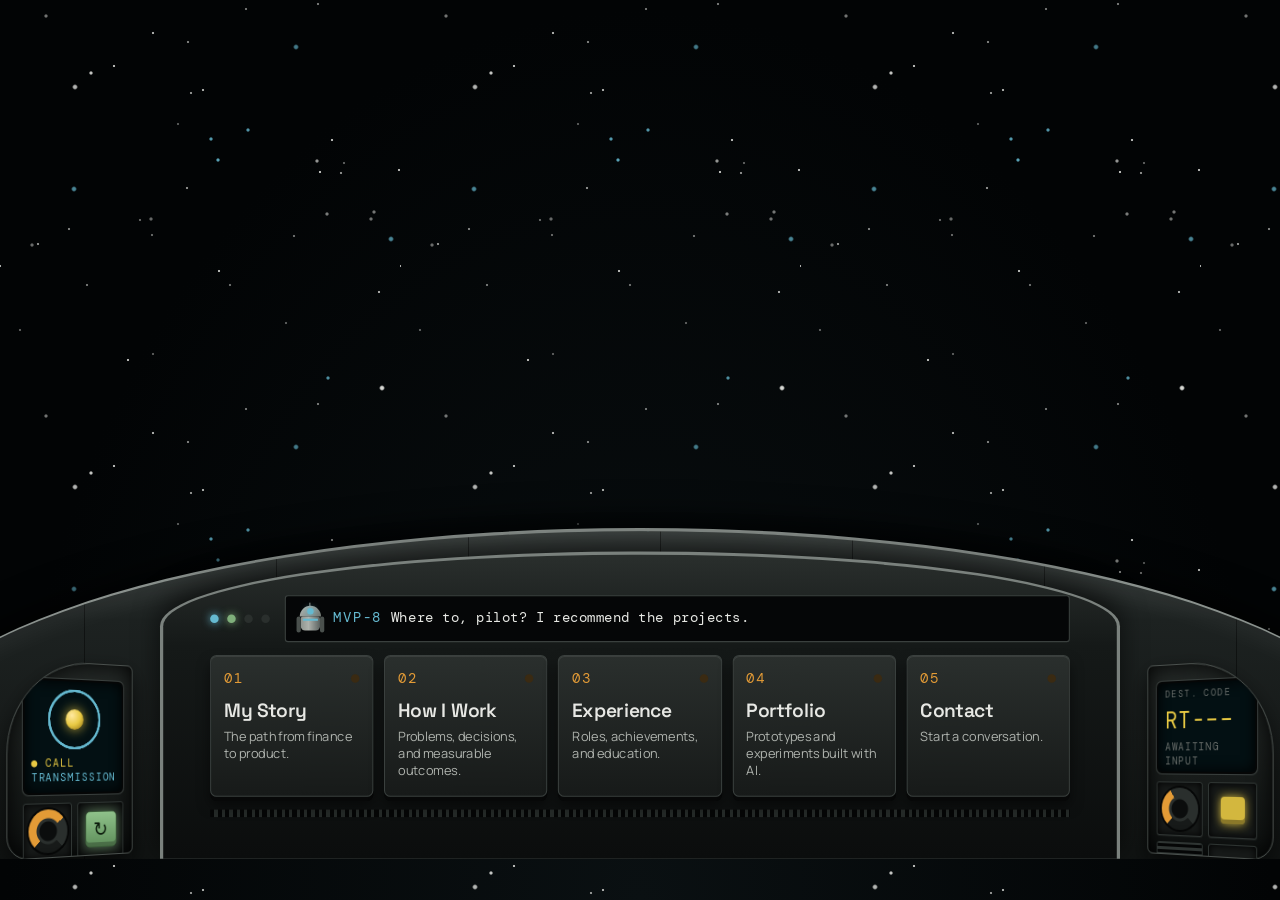
==== index.html @ a010be4a "Add Andrea Mayo portfolio site Static HTML/CSS/JS site: crawl intro, navigation deck, My Story, How " ====
<!DOCTYPE html>
<html lang="en">
<head>
<meta charset="utf-8">
<meta name="viewport" content="width=device-width, initial-scale=1">
<title>Andrea Mayo — Product Explorer</title>
<meta name="description" content="Andrea Mayo: finance background, MBA at Haas, heading into Product Management.">
<meta property="og:title" content="Andrea Mayo — Product Explorer">
<meta property="og:description" content="The path from finance to product. Navigate the deck to explore.">
<link rel="preconnect" href="https://fonts.googleapis.com">
<link rel="preconnect" href="https://fonts.gstatic.com" crossorigin>
<link href="https://fonts.googleapis.com/css2?family=DM+Mono:wght@400;500&family=Manrope:wght@400;500;600;700&family=Space+Grotesk:wght@500;600;700&display=swap" rel="stylesheet">
<link rel="stylesheet" href="styles.css">
</head>
<body>
<a class="skip" href="#main">Skip to main content</a>
<main id="main"></main>
<div id="dockSpacer" style="height:190px" aria-hidden="true" hidden></div>
<div id="dock" class="dock" hidden></div>
<div id="warp" hidden></div>
<script src="main.js"></script>
</body>
</html>
---- styles.css ----
html{scroll-behavior:smooth}
body{margin:0;background:#020405;color:#E7E8E4;font-family:Manrope,sans-serif;overflow-x:hidden}
*{box-sizing:border-box}
a{color:#E8C943}a:hover{color:#E39B36}
button{font:inherit}
@keyframes drift{from{transform:translate3d(0,0,0)}to{transform:translate3d(-400px,-400px,0)}}
@keyframes crawl{0%{transform:rotateX(58deg) translateY(0);opacity:0}4%{opacity:1}92%{opacity:1}100%{transform:rotateX(58deg) translateY(-225%);opacity:0}}
@keyframes ghostIn{from{opacity:0}to{opacity:.34}}
@keyframes cueIn{from{opacity:0;transform:translateY(8px)}to{opacity:1;transform:none}}
@keyframes lineDown{0%{transform:scaleY(0);transform-origin:top}50%{transform:scaleY(1);transform-origin:top}51%{transform:scaleY(1);transform-origin:bottom}100%{transform:scaleY(0);transform-origin:bottom}}
@keyframes spin{to{transform:rotate(360deg)}}
@keyframes fill{from{width:0}to{width:100%}}
@keyframes blink{0%,100%{opacity:1}50%{opacity:.3}}
@keyframes ship{from{transform:translate3d(-12vw,0,0)}to{transform:translate3d(112vw,-40px,0)}}
@keyframes warpLine{0%{transform:scaleX(0);opacity:0}25%{opacity:1}100%{transform:scaleX(1);opacity:0}}
@keyframes warpBox{0%{opacity:0}18%{opacity:1}82%{opacity:1}100%{opacity:0}}
@keyframes heroIn{from{opacity:0;transform:translateY(14px)}to{opacity:1;transform:none}}
@keyframes holoIn{0%{opacity:0;transform:scaleY(.02) scaleX(.6);filter:brightness(4)}18%{opacity:1;transform:scaleY(1.03) scaleX(1);filter:brightness(2)}26%{opacity:.4}32%{opacity:1}40%{opacity:.7}46%,100%{opacity:1;transform:none;filter:none}}
@keyframes beamOn{0%{opacity:0}20%{opacity:1}30%{opacity:.3}40%,100%{opacity:1}}
@keyframes glitch{0%{opacity:0}6%{opacity:1;transform:translate(-4px,1px);text-shadow:3px 0 #65B9D0,-3px 0 #C7594F;clip-path:inset(10% 0 55% 0)}10%{transform:translate(4px,-1px);clip-path:inset(58% 0 8% 0)}14%{transform:none;text-shadow:none;clip-path:none}30%{transform:translate(2px,0);text-shadow:-2px 0 #65B9D0,2px 0 #C7594F;clip-path:inset(30% 0 40% 0)}34%{transform:none;text-shadow:none;clip-path:none}52%{opacity:.5;transform:translate(-3px,0);text-shadow:2px 0 #65B9D0;clip-path:inset(0 0 70% 0)}56%{opacity:1;transform:none;text-shadow:none;clip-path:none}74%{transform:translate(3px,1px);text-shadow:-2px 0 #C7594F;clip-path:inset(65% 0 5% 0)}78%,100%{opacity:1;transform:none;text-shadow:none;clip-path:none}}
@keyframes ping{0%{transform:scale(.3);opacity:.9}100%{transform:scale(1);opacity:0}}
@keyframes rise{from{opacity:0;transform:translateY(28px)}to{opacity:1;transform:none}}
@keyframes bob{0%,100%{transform:translateY(0)}50%{transform:translateY(-3px)}}
@media (prefers-reduced-motion:reduce){
*{animation:none!important;transition:none!important;scroll-behavior:auto!important}
[data-crawlwrap]{display:none!important}
}

/* ---- interactive states (were style-hover / style-focus in the prototype) ---- */
:focus-visible{outline:2px solid #E8C943;outline-offset:3px}
[hidden]{display:none!important}
.skip{position:absolute;left:12px;top:-60px;z-index:300;background:#E8C943;color:#020405;padding:10px 14px;font-family:'DM Mono',monospace;font-size:13px;text-decoration:none}
.skip:focus{top:12px}
.hbtn{display:inline-flex;align-items:center;min-height:38px;padding:0 14px;border:1px solid #E8C943;color:#E8C943;font-family:'DM Mono',monospace;font-size:12px;letter-spacing:.12em;text-transform:uppercase;text-decoration:none}
.hbtn:hover{background:#E8C943;color:#020405}
.ph{width:100%;height:100%;display:grid;place-items:center;text-align:center;padding:8px;border:1px dashed rgba(101,185,208,.5);color:#65B9D0;font-family:'DM Mono',monospace;font-size:11px;letter-spacing:.08em}
.photo{width:100%;height:100%;object-fit:cover;display:block}
.replay{width:36px;height:36px;border-radius:5px;border:1px solid #3a5a38;background:linear-gradient(#8fc28a,#5f8f5b);color:#0b1a0b;font-size:20px;line-height:1;cursor:pointer;box-shadow:0 0 12px rgba(127,175,123,.6),inset 0 -4px 0 rgba(0,0,0,.25)}
.replay:hover{filter:brightness(1.2)}
.key{position:relative;display:flex;flex-direction:column;align-items:stretch;text-align:left;cursor:pointer;padding:12px 12px 14px;border-radius:6px;min-height:128px;border:1px solid #3a403e;background:linear-gradient(#2a2f2d,#171a19);color:#E7E8E4;font-family:inherit;box-shadow:0 4px 0 #070808,0 8px 12px rgba(0,0,0,.5),inset 0 1px 0 rgba(255,255,255,.08);transition:transform .15s,box-shadow .15s,border-color .15s,background .15s}
.key:hover,.key:focus-visible,.key.is-active{border-color:#E39B36;background:linear-gradient(#34322a,#1d1f1b);transform:translateY(-3px);box-shadow:0 6px 0 #070808,0 12px 18px rgba(0,0,0,.6),0 0 18px rgba(227,155,54,.28),inset 0 1px 0 rgba(255,255,255,.14)}
.key.is-pressed{border-color:#E39B36;background:linear-gradient(#171a19,#242928);transform:translateY(3px);box-shadow:0 1px 0 #070808,inset 0 2px 8px #000,0 0 22px rgba(232,201,67,.4)}
.led{width:8px;height:8px;border-radius:50%;background:#3a2a12;transition:all .15s;display:block}
.key:hover .led,.key:focus-visible .led{background:#E39B36;box-shadow:0 0 10px #E39B36}
.key.is-active .led{background:#E8C943;box-shadow:0 0 10px #E39B36}
.homebtn{flex:0 0 64px;width:64px;height:64px;align-self:center;border-radius:50%;cursor:pointer;display:grid;place-items:center;color:#E7E8E4;font-family:'DM Mono',monospace;font-size:10px;letter-spacing:.12em;border:3px solid #0b0d0d;background:radial-gradient(circle at 35% 28%,#5a615e,#1b1f1e 65%,#0b0d0d);box-shadow:0 0 0 2px #6b726f,0 0 0 4px #0b0d0d,0 5px 0 4px #070808,inset 0 2px 4px rgba(255,255,255,.18);position:relative}
.homebtn:hover{box-shadow:0 0 0 2px #E39B36,0 0 0 4px #0b0d0d,0 5px 0 4px #070808,0 0 16px rgba(227,155,54,.5),inset 0 2px 4px rgba(255,255,255,.18);color:#E8C943}
.dkey{flex:1 1 110px;display:flex;flex-direction:column;gap:6px;text-align:left;cursor:pointer;padding:8px 12px;min-height:52px;border-radius:5px;color:#E7E8E4;font-family:inherit;border:1px solid #3a403e;background:linear-gradient(#2a2f2d,#171a19);box-shadow:0 3px 0 #070808,inset 0 1px 0 rgba(255,255,255,.08);transition:all .15s}
.dkey:hover,.dkey.cur{border-color:#E39B36}
.dkey.cur{background:linear-gradient(#3a3629,#1d1f1b);box-shadow:0 0 14px rgba(227,155,54,.3),inset 0 1px 0 rgba(255,255,255,.12)}
.dkey .led{width:7px;height:7px}
.dkey.cur .led{background:#E8C943;box-shadow:0 0 8px #E8C943}
.dock{position:fixed;left:0;right:0;bottom:0;z-index:90;transform:translateY(calc(100% - 16px));transition:transform .35s cubic-bezier(.3,.7,.2,1)}
.dock.open{transform:none}
.casebtn{width:100%;min-height:46px;background:transparent;border:1px solid #E39B36;color:#E8C943;font-family:'DM Mono',monospace;font-size:12px;letter-spacing:.12em;text-transform:uppercase;cursor:pointer;display:flex;justify-content:space-between;align-items:center;padding:0 16px}
.casebtn:hover{background:rgba(227,155,54,.12)}
.jobbtn{margin-top:14px;min-height:40px;background:transparent;border:1px solid #161918;color:#161918;font-family:'DM Mono',monospace;font-size:12px;letter-spacing:.1em;text-transform:uppercase;padding:0 14px;cursor:pointer;display:inline-flex;align-items:center;gap:10px}
.jobbtn:hover{background:#161918;color:#F1F0EA}
.jobbtn:focus-visible{outline-color:#E39B36}
.node{position:absolute;left:0;top:0;width:40px;height:40px;border-radius:50%;display:grid;place-items:center;background:#F1F0EA;border:1px solid #161918;color:#161918;font-family:'DM Mono',monospace;font-size:12px;font-weight:500}
.node.open{background:#E39B36;border-color:#E39B36}
.clink{display:flex;justify-content:space-between;align-items:center;gap:16px;flex-wrap:wrap;padding:22px 6px;min-height:72px;border-bottom:1px solid rgba(231,232,228,.18);text-decoration:none;color:#E7E8E4}
.clink:hover{background:rgba(232,201,67,.07);color:#E8C943}
.clink:focus-visible{outline-offset:-2px}
.chapter{animation:rise .8s ease both}
@supports (animation-timeline:view()){.chapter{animation-timeline:view();animation-range:entry 0% cover 28%}}

.skbar{width:0}
.pct{opacity:0}
#skills.go .skbar{animation:fill 1s cubic-bezier(.3,.7,.2,1) forwards;animation-delay:calc(var(--i)*.85s)}
#skills.go .pct{animation:cueIn .35s ease forwards;animation-delay:calc(var(--i)*.85s + 1s)}
@media (prefers-reduced-motion:reduce){.skbar{width:100%!important}.pct{opacity:1!important}}
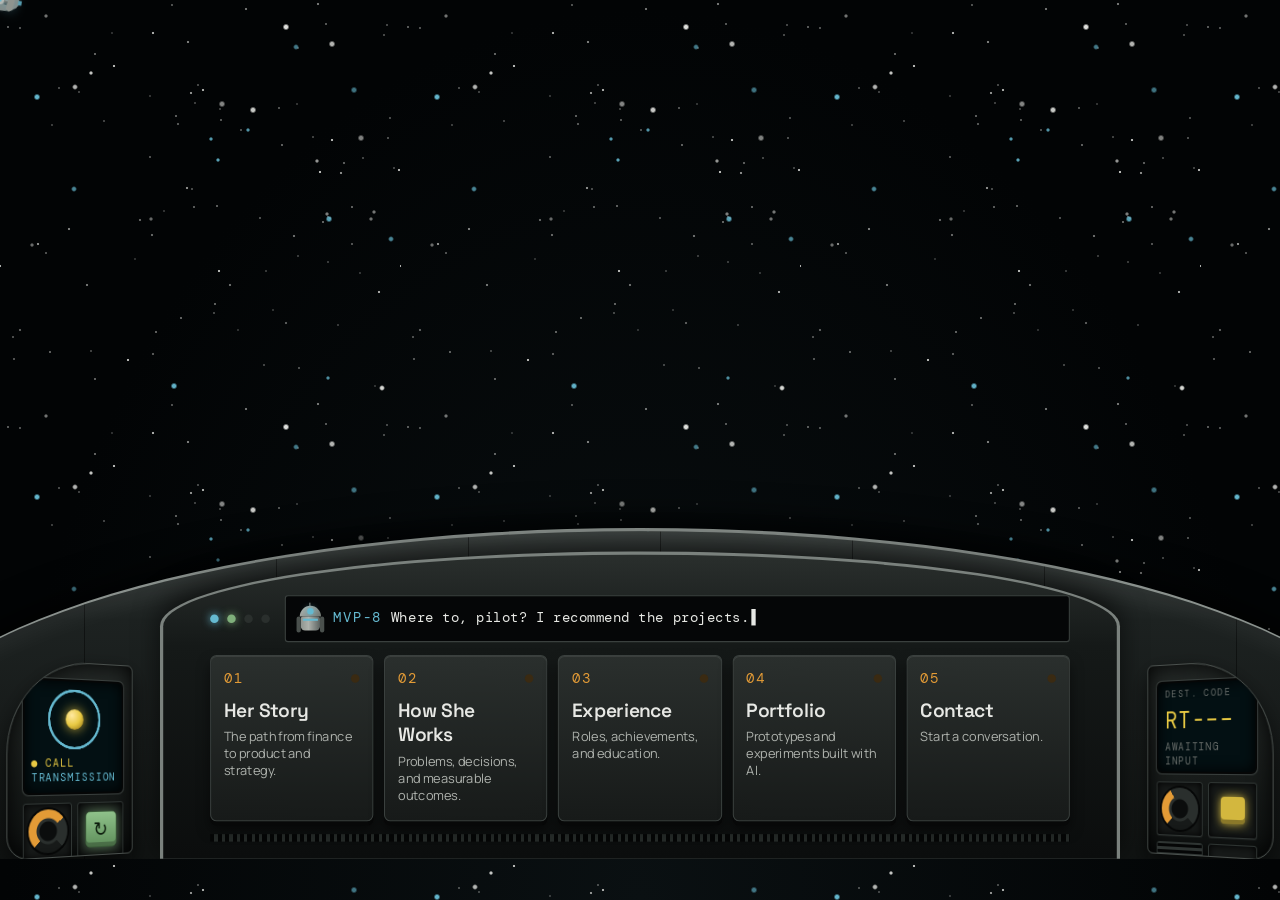
==== commit 574258f7: "UX design + content modification Intro / home - Nav deck visible from the first frame; deck powers u" ====
--- a/index.html
+++ b/index.html
@@ -3,13 +3,17 @@
 <head>
 <meta charset="utf-8">
 <meta name="viewport" content="width=device-width, initial-scale=1">
-<title>Andrea Mayo — Product Explorer</title>
-<meta name="description" content="Andrea Mayo: finance background, MBA at Haas, heading into Product Management.">
-<meta property="og:title" content="Andrea Mayo — Product Explorer">
-<meta property="og:description" content="The path from finance to product. Navigate the deck to explore.">
+<title>Andrea Mayo — Product & Strategy</title>
+<meta name="description" content="Andrea Mayo: finance background, MBA at Haas, targeting product and strategy roles.">
+<meta property="og:title" content="Andrea Mayo — Product & Strategy">
+<meta property="og:description" content="From finance to product and strategy. Navigate the deck to see how she works.">
 <link rel="preconnect" href="https://fonts.googleapis.com">
 <link rel="preconnect" href="https://fonts.gstatic.com" crossorigin>
 <link href="https://fonts.googleapis.com/css2?family=DM+Mono:wght@400;500&family=Manrope:wght@400;500;600;700&family=Space+Grotesk:wght@500;600;700&display=swap" rel="stylesheet">
+<link rel="icon" href="favicon.svg" type="image/svg+xml">
+<link rel="icon" href="favicon-32.png" sizes="32x32" type="image/png">
+<link rel="apple-touch-icon" href="apple-touch-icon.png">
+<meta name="theme-color" content="#020405">
 <link rel="stylesheet" href="styles.css">
 </head>
 <body>
--- a/styles.css
+++ b/styles.css
@@ -4,7 +4,7 @@
 a{color:#E8C943}a:hover{color:#E39B36}
 button{font:inherit}
 @keyframes drift{from{transform:translate3d(0,0,0)}to{transform:translate3d(-400px,-400px,0)}}
-@keyframes crawl{0%{transform:rotateX(58deg) translateY(0);opacity:0}4%{opacity:1}92%{opacity:1}100%{transform:rotateX(58deg) translateY(-225%);opacity:0}}
+@keyframes crawl{0%{transform:rotateX(58deg) translateY(0);opacity:0}4%{opacity:1}98%{opacity:1}100%{transform:rotateX(58deg) translateY(var(--crawl-end,-130%));opacity:0}}
 @keyframes ghostIn{from{opacity:0}to{opacity:.34}}
 @keyframes cueIn{from{opacity:0;transform:translateY(8px)}to{opacity:1;transform:none}}
 @keyframes lineDown{0%{transform:scaleY(0);transform-origin:top}50%{transform:scaleY(1);transform-origin:top}51%{transform:scaleY(1);transform-origin:bottom}100%{transform:scaleY(0);transform-origin:bottom}}
@@ -12,8 +12,6 @@
 @keyframes fill{from{width:0}to{width:100%}}
 @keyframes blink{0%,100%{opacity:1}50%{opacity:.3}}
 @keyframes ship{from{transform:translate3d(-12vw,0,0)}to{transform:translate3d(112vw,-40px,0)}}
-@keyframes warpLine{0%{transform:scaleX(0);opacity:0}25%{opacity:1}100%{transform:scaleX(1);opacity:0}}
-@keyframes warpBox{0%{opacity:0}18%{opacity:1}82%{opacity:1}100%{opacity:0}}
 @keyframes heroIn{from{opacity:0;transform:translateY(14px)}to{opacity:1;transform:none}}
 @keyframes holoIn{0%{opacity:0;transform:scaleY(.02) scaleX(.6);filter:brightness(4)}18%{opacity:1;transform:scaleY(1.03) scaleX(1);filter:brightness(2)}26%{opacity:.4}32%{opacity:1}40%{opacity:.7}46%,100%{opacity:1;transform:none;filter:none}}
 @keyframes beamOn{0%{opacity:0}20%{opacity:1}30%{opacity:.3}40%,100%{opacity:1}}
@@ -23,7 +21,7 @@
 @keyframes bob{0%,100%{transform:translateY(0)}50%{transform:translateY(-3px)}}
 @media (prefers-reduced-motion:reduce){
 *{animation:none!important;transition:none!important;scroll-behavior:auto!important}
-[data-crawlwrap]{display:none!important}
+[data-crawlwrap],[data-ships]{display:none!important}
 }
 
 /* ---- interactive states (were style-hover / style-focus in the prototype) ---- */
@@ -31,7 +29,7 @@
 [hidden]{display:none!important}
 .skip{position:absolute;left:12px;top:-60px;z-index:300;background:#E8C943;color:#020405;padding:10px 14px;font-family:'DM Mono',monospace;font-size:13px;text-decoration:none}
 .skip:focus{top:12px}
-.hbtn{display:inline-flex;align-items:center;min-height:38px;padding:0 14px;border:1px solid #E8C943;color:#E8C943;font-family:'DM Mono',monospace;font-size:12px;letter-spacing:.12em;text-transform:uppercase;text-decoration:none}
+.hbtn{display:inline-flex;align-items:center;gap:8px;min-height:38px;padding:0 14px;border:1px solid #E8C943;color:#E8C943;font-family:'DM Mono',monospace;font-size:12px;letter-spacing:.12em;text-transform:uppercase;text-decoration:none}
 .hbtn:hover{background:#E8C943;color:#020405}
 .ph{width:100%;height:100%;display:grid;place-items:center;text-align:center;padding:8px;border:1px dashed rgba(101,185,208,.5);color:#65B9D0;font-family:'DM Mono',monospace;font-size:11px;letter-spacing:.08em}
 .photo{width:100%;height:100%;object-fit:cover;display:block}
@@ -50,13 +48,9 @@
 .dkey.cur{background:linear-gradient(#3a3629,#1d1f1b);box-shadow:0 0 14px rgba(227,155,54,.3),inset 0 1px 0 rgba(255,255,255,.12)}
 .dkey .led{width:7px;height:7px}
 .dkey.cur .led{background:#E8C943;box-shadow:0 0 8px #E8C943}
-.dock{position:fixed;left:0;right:0;bottom:0;z-index:90;transform:translateY(calc(100% - 16px));transition:transform .35s cubic-bezier(.3,.7,.2,1)}
-.dock.open{transform:none}
+.dock{position:fixed;left:0;right:0;bottom:0;z-index:90}
 .casebtn{width:100%;min-height:46px;background:transparent;border:1px solid #E39B36;color:#E8C943;font-family:'DM Mono',monospace;font-size:12px;letter-spacing:.12em;text-transform:uppercase;cursor:pointer;display:flex;justify-content:space-between;align-items:center;padding:0 16px}
 .casebtn:hover{background:rgba(227,155,54,.12)}
-.jobbtn{margin-top:14px;min-height:40px;background:transparent;border:1px solid #161918;color:#161918;font-family:'DM Mono',monospace;font-size:12px;letter-spacing:.1em;text-transform:uppercase;padding:0 14px;cursor:pointer;display:inline-flex;align-items:center;gap:10px}
-.jobbtn:hover{background:#161918;color:#F1F0EA}
-.jobbtn:focus-visible{outline-color:#E39B36}
 .node{position:absolute;left:0;top:0;width:40px;height:40px;border-radius:50%;display:grid;place-items:center;background:#F1F0EA;border:1px solid #161918;color:#161918;font-family:'DM Mono',monospace;font-size:12px;font-weight:500}
 .node.open{background:#E39B36;border-color:#E39B36}
 .clink{display:flex;justify-content:space-between;align-items:center;gap:16px;flex-wrap:wrap;padding:22px 6px;min-height:72px;border-bottom:1px solid rgba(231,232,228,.18);text-decoration:none;color:#E7E8E4}
@@ -70,3 +64,178 @@
 #skills.go .skbar{animation:fill 1s cubic-bezier(.3,.7,.2,1) forwards;animation-delay:calc(var(--i)*.85s)}
 #skills.go .pct{animation:cueIn .35s ease forwards;animation-delay:calc(var(--i)*.85s + 1s)}
 @media (prefers-reduced-motion:reduce){.skbar{width:100%!important}.pct{opacity:1!important}}
+
+/* ---- visuals ---- */
+.ico{flex:0 0 auto;display:block}
+.logo{position:relative;display:inline-grid;place-items:center;flex:0 0 auto;overflow:hidden;font-family:'Space Grotesk',sans-serif;line-height:1;letter-spacing:-.02em;box-shadow:inset 0 0 0 1px rgba(255,255,255,.12)}
+.logo b{font-weight:700}
+.logo img{position:absolute;inset:0;width:100%;height:100%;object-fit:cover;background:inherit}
+.node .logo{box-shadow:none}
+.node{overflow:hidden}
+.thumb{overflow:hidden;background:#0b0e0f}
+
+/* ---- intro controls ---- */
+.skipintro{position:absolute;top:14px;right:14px;z-index:6;min-height:36px;padding:0 14px;background:rgba(2,4,5,.55);border:1px solid rgba(231,232,228,.35);color:#E7E8E4;font-family:'DM Mono',monospace;font-size:12px;letter-spacing:.14em;text-transform:uppercase;cursor:pointer;backdrop-filter:blur(4px)}
+.skipintro:hover{border-color:#E8C943;color:#E8C943}
+#home.fast::after{content:"▶▶ 5×";position:absolute;left:14px;top:20px;font-family:'DM Mono',monospace;font-size:12px;letter-spacing:.14em;color:#65B9D0;z-index:6}
+
+/* ---- home: ships, power-on, terminal caret ---- */
+@keyframes fly{0%{transform:translate3d(var(--x0),var(--y0),0) scale(var(--s0))}80%,100%{transform:translate3d(var(--x1),var(--y1),0) scale(var(--s1))}}
+@keyframes deckIn{from{opacity:0;transform:translateY(80px)}to{opacity:1;transform:none}}
+@keyframes keyOn{0%{opacity:0}18%{opacity:1;filter:brightness(2.4)}30%{opacity:.35;filter:none}46%{opacity:1;filter:brightness(1.8)}62%{opacity:.7;filter:none}100%{opacity:1;filter:none}}
+@keyframes caret{0%,49%{opacity:1}50%,100%{opacity:0}}
+[data-ships]{opacity:0;transition:opacity 1.8s ease .5s}
+[data-ships].on{opacity:1}
+.flight{position:absolute;left:0;top:0;animation:fly 40s linear infinite;will-change:transform}
+.shipbody{animation:bob 3s ease-in-out infinite}
+.shipbody svg{display:block;width:100%;height:auto}
+#deck{animation:deckIn 1.3s cubic-bezier(.2,.8,.2,1) .15s both}
+.key{animation:keyOn .9s ease backwards;animation-delay:calc(.9s + var(--k,0)*.14s)}
+.caret{display:inline-block;margin-left:2px;color:#E7E8E4;animation:caret 1s steps(1) infinite}
+.caret.typing{animation:none;opacity:1}
+.sr{position:absolute;width:1px;height:1px;margin:-1px;padding:0;overflow:hidden;clip:rect(0 0 0 0);white-space:nowrap;border:0}
+
+/* ---- holographic thumbnails (ship-computer / hologram-call look) ---- */
+.thumb{display:flex;position:relative}
+.holo{position:relative;flex:1;min-width:0;overflow:hidden;background:radial-gradient(ellipse 85% 75% at 50% 45%,rgba(101,185,208,.22),rgba(3,12,16,.97) 80%),linear-gradient(rgba(101,185,208,.07) 1px,transparent 1px) 0 0/28px 28px,linear-gradient(90deg,rgba(101,185,208,.07) 1px,transparent 1px) 0 0/28px 28px,#030a0e;box-shadow:inset 0 0 40px rgba(101,185,208,.16);animation:holoOn 1s ease both}
+.holo svg{position:absolute;inset:0;width:100%;height:100%;display:block;filter:drop-shadow(0 0 4px rgba(101,185,208,.65))}
+.holo::after{content:"";position:absolute;inset:0;z-index:2;pointer-events:none;background:repeating-linear-gradient(0deg,rgba(101,185,208,.1) 0 1px,transparent 1px 3px);animation:holoFlick 6s steps(1) infinite}
+.holo-sweep{position:absolute;left:0;right:0;top:0;height:30%;z-index:2;pointer-events:none;background:linear-gradient(transparent,rgba(150,215,235,.18),transparent);animation:holoSweep 4.5s linear infinite}
+.holo-tag{position:absolute;left:14px;top:10px;z-index:3;display:flex;align-items:center;gap:7px;font-family:'DM Mono',monospace;font-size:10.5px;letter-spacing:.2em;text-transform:uppercase;color:#65B9D0;text-shadow:0 0 8px rgba(101,185,208,.7)}
+.holo-tag i{width:6px;height:6px;border-radius:50%;background:#C7594F;box-shadow:0 0 7px #C7594F;animation:blink 1.2s steps(1) infinite}
+.hc{position:absolute;z-index:3;width:12px;height:12px;border:0 solid #65B9D0;opacity:.85}
+.hc.tl{left:6px;top:6px;border-width:2px 0 0 2px}.hc.tr{right:6px;top:6px;border-width:2px 2px 0 0}
+.hc.bl{left:6px;bottom:6px;border-width:0 0 2px 2px}.hc.br{right:6px;bottom:6px;border-width:0 2px 2px 0}
+@keyframes holoOn{0%{opacity:0;filter:brightness(3)}20%{opacity:1}30%{opacity:.45}40%,100%{opacity:1;filter:none}}
+@keyframes holoFlick{0%,92%,96%,100%{opacity:1}94%{opacity:.55}}
+@keyframes holoSweep{from{transform:translateY(-110%)}to{transform:translateY(420%)}}
+/* looping "video" motion */
+.hd{stroke-dasharray:1;stroke-dashoffset:1;animation:hdraw 5s ease-in-out infinite;animation-delay:var(--d,0s)}
+@keyframes hdraw{0%{stroke-dashoffset:1}45%,88%{stroke-dashoffset:0}100%{stroke-dashoffset:-1}}
+.hg{transform-box:fill-box;transform-origin:50% 100%;animation:hgrow 4.5s ease-in-out infinite;animation-delay:var(--d,0s)}
+@keyframes hgrow{0%{transform:scaleY(.05)}40%,85%{transform:scaleY(1)}100%{transform:scaleY(.05)}}
+.hgx{transform-box:fill-box;transform-origin:0 50%;animation:hgrowx 4.5s ease-in-out infinite;animation-delay:var(--d,0s)}
+@keyframes hgrowx{0%{transform:scaleX(.08)}40%,85%{transform:scaleX(1)}100%{transform:scaleX(.08)}}
+.hf{stroke-dasharray:4 5;animation:hflow 1.2s linear infinite;animation-delay:var(--d,0s)}
+@keyframes hflow{to{stroke-dashoffset:-9}}
+.hfill{opacity:0;transform-box:fill-box;transform-origin:0 50%;animation:hfillin 5s ease infinite;animation-delay:var(--d,0s)}
+@keyframes hfillin{0%,6%{opacity:0;transform:scaleX(0)}22%,80%{opacity:1;transform:scaleX(1)}96%,100%{opacity:0;transform:scaleX(1)}}
+.hseq{animation:hseq 4s ease-in-out infinite;animation-delay:var(--d,0s)}
+@keyframes hseq{0%,100%{opacity:.3}15%,40%{opacity:1}60%{opacity:.3}}
+.hp{transform-box:fill-box;transform-origin:center;animation:hpulse 2s ease-in-out infinite;animation-delay:var(--d,0s)}
+@keyframes hpulse{0%,100%{opacity:.55;transform:scale(1)}50%{opacity:1;transform:scale(1.14)}}
+.heq{transform-box:fill-box;transform-origin:50% 100%;animation:heq 1s ease-in-out infinite;animation-delay:var(--d,0s)}
+@keyframes heq{0%,100%{transform:scaleY(.3)}50%{transform:scaleY(1)}}
+.hrow{animation:hrow 4s steps(4) infinite}
+@keyframes hrow{from{transform:translateY(0)}to{transform:translateY(80px)}}
+.hpop{opacity:0;transform-box:fill-box;transform-origin:center;animation:hpop 5s ease infinite}
+@keyframes hpop{0%,55%{opacity:0;transform:scale(.3)}66%,88%{opacity:1;transform:scale(1)}100%{opacity:0}}
+@media (prefers-reduced-motion:reduce){.hd{stroke-dashoffset:0}.hfill,.hpop{opacity:1}.holo-sweep{display:none}.hseq,.hp{opacity:1}.hrow{display:none}}
+
+/* ---- Mentee pipeline: ~10s review loop (click -> AI summary -> check/X -> row leaves) ---- */
+.xcur{opacity:0;animation:xcur 10s linear infinite}
+@keyframes xcur{0%{transform:translate(275px,140px);opacity:0}3%{transform:translate(275px,140px);opacity:1}11%,12%{transform:translate(120px,84px);opacity:1}26%,28%{transform:translate(178px,116px)}36%,40%{transform:translate(196px,138px)}52%,54%{transform:translate(120px,104px)}66%,68%{transform:translate(252px,116px)}78%{transform:translate(275px,140px);opacity:1}82%,100%{transform:translate(275px,140px);opacity:0}}
+.xrip{opacity:0;transform-box:fill-box;transform-origin:center;animation:xrip 10s linear infinite}
+@keyframes xrip{0%,11%{opacity:0;transform:scale(.3)}11.5%{opacity:.9;transform:scale(.4)}14%{opacity:0;transform:scale(1.5)}14.1%,26.5%{opacity:0;transform:scale(.3)}27%{opacity:.9;transform:scale(.4)}29.5%{opacity:0;transform:scale(1.5)}29.6%,52.5%{opacity:0;transform:scale(.3)}53%{opacity:.9;transform:scale(.4)}55.5%{opacity:0;transform:scale(1.5)}55.6%,66.5%{opacity:0;transform:scale(.3)}67%{opacity:.9;transform:scale(.4)}69.5%{opacity:0;transform:scale(1.5)}69.6%,100%{opacity:0;transform:scale(.3)}}
+.xwin{opacity:0;transform-box:fill-box;transform-origin:center;animation:xwin 10s ease infinite}
+@keyframes xwin{0%,13%{opacity:0;transform:scale(.92)}15%{opacity:1;transform:scale(1)}30%{opacity:1;transform:scale(1)}31.5%{opacity:0;transform:scale(.96)}55%{opacity:0;transform:scale(.92)}57%{opacity:1;transform:scale(1)}70%{opacity:1;transform:scale(1)}71.5%{opacity:0;transform:scale(.96)}100%{opacity:0}}
+.xhl{opacity:0}
+.xhlA{animation:xhlA 10s linear infinite}.xhlB{animation:xhlB 10s linear infinite}
+@keyframes xhlA{0%,11%{opacity:0}12%,31%{opacity:1}32%,100%{opacity:0}}
+@keyframes xhlB{0%,53%{opacity:0}54%,71%{opacity:1}72%,100%{opacity:0}}
+.xrA{animation:xrA 10s ease-in infinite}.xrB{animation:xrB 10s ease-in infinite}
+@keyframes xrA{0%,31%{transform:translateX(0);opacity:1}42%{transform:translateX(46px);opacity:0}43%,94%{transform:translateX(0);opacity:0}100%{transform:translateX(0);opacity:1}}
+@keyframes xrB{0%,71.5%{transform:translateX(0);opacity:1}83%{transform:translateX(46px);opacity:0}84%,94%{transform:translateX(0);opacity:0}100%{transform:translateX(0);opacity:1}}
+.xtA,.xtB{opacity:0}
+.xtA{animation:xtA 10s linear infinite}.xtB{animation:xtB 10s linear infinite}
+@keyframes xtA{0%,30%{opacity:0}31.5%,40%{opacity:.55}42%,100%{opacity:0}}
+@keyframes xtB{0%,71%{opacity:0}72.5%,81%{opacity:.55}83%,100%{opacity:0}}
+.xbY,.xbN{opacity:0}
+.xbY{animation:xbY 10s linear infinite}.xbN{animation:xbN 10s linear infinite}
+@keyframes xbY{0%,26%{opacity:0}27%{opacity:.7}30%,100%{opacity:0}}
+@keyframes xbN{0%,66%{opacity:0}67%{opacity:.7}70%,100%{opacity:0}}
+.xdg,.xdr{opacity:0}
+.xdg{animation:xdg 10s linear infinite}.xdr{animation:xdr 10s linear infinite}
+@keyframes xdg{0%,31%{opacity:0}32%,94%{opacity:1}96%,100%{opacity:0}}
+@keyframes xdr{0%,72%{opacity:0}73%,94%{opacity:1}96%,100%{opacity:0}}
+/* ---- Fill the Lyrics: ~6s loop (blanks fill in order, then a star pops) ---- */
+.xl0,.xl1,.xl2,.xl3{opacity:0;transform-box:fill-box;transform-origin:0 50%;animation-duration:6s;animation-iteration-count:infinite;animation-timing-function:ease}
+.xl0{animation-name:xl0}.xl1{animation-name:xl1}.xl2{animation-name:xl2}.xl3{animation-name:xl3}
+@keyframes xl0{0%,8%{opacity:0;transform:scaleX(0)}13%,88%{opacity:1;transform:scaleX(1)}95%,100%{opacity:0;transform:scaleX(1)}}
+@keyframes xl1{0%,24%{opacity:0;transform:scaleX(0)}29%,88%{opacity:1;transform:scaleX(1)}95%,100%{opacity:0;transform:scaleX(1)}}
+@keyframes xl2{0%,40%{opacity:0;transform:scaleX(0)}45%,88%{opacity:1;transform:scaleX(1)}95%,100%{opacity:0;transform:scaleX(1)}}
+@keyframes xl3{0%,56%{opacity:0;transform:scaleX(0)}61%,88%{opacity:1;transform:scaleX(1)}95%,100%{opacity:0;transform:scaleX(1)}}
+.xstar{opacity:0;transform-box:fill-box;transform-origin:center;filter:drop-shadow(0 0 5px rgba(232,201,67,.9));animation:xstar 6s ease infinite}
+@keyframes xstar{0%,62%{opacity:0;transform:scale(.2) rotate(-40deg)}68%{opacity:1;transform:scale(1.25) rotate(8deg)}73%,88%{opacity:1;transform:scale(1) rotate(0)}95%,100%{opacity:0;transform:scale(1) rotate(0)}}
+.xspark{opacity:0;animation:xspark 6s ease infinite}
+@keyframes xspark{0%,64%{opacity:0}69%{opacity:1}78%{opacity:.4}84%{opacity:.9}90%,100%{opacity:0}}
+/* ---- Buddi: three phone screens light up in turn ---- */
+.xph{animation:xph 6s ease-in-out infinite backwards;animation-delay:var(--d,0s)}
+@keyframes xph{0%,100%{opacity:.6}10%,34%{opacity:1}48%{opacity:.6}}
+@media (prefers-reduced-motion:reduce){.xl0,.xl1,.xl2,.xl3,.xstar,.xspark{opacity:1}}
+
+/* ---- Her Story: horizontal mission route ---- */
+.route-bar{--p:0;position:relative;display:flex;justify-content:space-between;align-items:flex-start}
+.route-bar::before{content:"";position:absolute;left:17px;right:17px;top:17px;height:1px;background:rgba(22,25,24,.28)}
+.route-bar::after{content:"";position:absolute;left:17px;top:16px;height:3px;width:calc((100% - 34px)*var(--p));background:#E39B36;box-shadow:0 0 10px rgba(227,155,54,.6);transition:width .15s linear}
+.rnode{position:relative;z-index:1;display:flex;flex-direction:column;align-items:center;gap:8px;background:none;border:0;padding:0;cursor:pointer;color:#161918;font:inherit}
+.rnode b{width:34px;height:34px;border-radius:50%;display:grid;place-items:center;background:#F1F0EA;border:1px solid #161918;font:500 12px 'DM Mono',monospace;transition:all .25s}
+.rnode span{font:11px 'DM Mono',monospace;letter-spacing:.12em;text-transform:uppercase;color:#666B68;max-width:130px;text-align:center;transition:color .25s}
+.rnode:hover b{border-color:#E39B36}
+.rnode.done b{background:#161918;color:#E8C943}
+.rnode.on b{background:#E39B36;border-color:#E39B36;box-shadow:0 0 0 6px rgba(227,155,54,.22)}
+.rnode.on span{color:#161918}
+.route-ctl{display:flex;align-items:center;justify-content:flex-end;gap:10px;margin:14px 0 12px;font-family:'DM Mono',monospace;font-size:12px;letter-spacing:.14em;color:#666B68}
+.route-count{margin-right:6px}
+.rbtn{width:38px;height:38px;border:1px solid #161918;background:transparent;color:#161918;cursor:pointer;font-size:16px;line-height:1}
+.rbtn:hover{background:#161918;color:#E8C943}
+.route-track{position:relative;display:flex;gap:20px;overflow-x:auto;scroll-snap-type:x mandatory;scrollbar-width:none;padding:10px 4px 26px;margin:0 -4px;overscroll-behavior-x:contain}
+.route-track::-webkit-scrollbar{display:none}
+.route-track::after{content:"";flex:0 0 calc(100% - min(420px,84vw) - 20px)}
+.stop{position:relative;flex:0 0 min(420px,84vw);scroll-snap-align:start;display:flex;flex-direction:column;gap:12px;background:#111516;color:#E7E8E4;border:1px solid #242928;padding:26px 26px 28px;filter:brightness(.6) saturate(.7);transform:scale(.97);transform-origin:left center;transition:filter .45s,transform .45s,border-color .45s,box-shadow .45s}
+.stop::after{content:"";position:absolute;inset:0;pointer-events:none;background:repeating-linear-gradient(0deg,rgba(101,185,208,.035) 0 1px,transparent 1px 3px)}
+.stop.on{filter:none;transform:none;border-color:#E39B36;box-shadow:0 18px 40px rgba(22,25,24,.22),0 0 0 1px rgba(227,155,54,.25)}
+.stop .sc{position:absolute;left:-1px;top:-1px;width:14px;height:14px;border-left:2px solid #E39B36;border-top:2px solid #E39B36}
+.stop-top{display:flex;justify-content:space-between;align-items:flex-start}
+.stop-no{font-family:'Space Grotesk',sans-serif;font-weight:700;font-size:72px;line-height:.9;letter-spacing:-.04em;color:transparent;-webkit-text-stroke:1.5px #E39B36;transition:color .45s}
+.stop.on .stop-no{color:rgba(227,155,54,.14)}
+.stop-glyph{flex:0 0 auto;width:64px;height:64px;filter:drop-shadow(0 0 5px rgba(101,185,208,.55))}
+.stop-kick{font:11px 'DM Mono',monospace;letter-spacing:.18em;color:#65B9D0;text-transform:uppercase}
+.stop h3{margin:0;font-family:'Space Grotesk',sans-serif;font-weight:600;font-size:clamp(24px,3vw,30px);letter-spacing:-.03em;line-height:1.08}
+.stop p{margin:0;font-size:16px;line-height:1.65;color:#c4c6c1}
+.stop-tag{align-self:flex-start;margin-top:auto;padding:7px 11px;border:1px solid #E39B36;color:#E8C943;font:12px 'DM Mono',monospace;letter-spacing:.06em}
+.rorb{transform-origin:32px 32px;animation:rorb 8s linear infinite}
+@keyframes rorb{to{transform:rotate(360deg)}}
+@media (max-width:640px){.rnode span{display:none}.stop-no{font-size:56px}}
+@media (prefers-reduced-motion:reduce){.stop{filter:none;transform:none}}
+
+/* ---- Her Story: compact README panel (option B) ---- */
+.rd{position:relative;background:#111516;color:#E7E8E4;border:1px solid #242928;padding:26px 28px 30px;overflow:hidden}
+.rd::before{content:"";position:absolute;left:-1px;top:-1px;width:14px;height:14px;border-left:2px solid #E39B36;border-top:2px solid #E39B36}
+.rd::after{content:"";position:absolute;inset:0;pointer-events:none;background:repeating-linear-gradient(0deg,rgba(101,185,208,.035) 0 1px,transparent 1px 3px)}
+.rd-head{display:flex;justify-content:space-between;gap:12px;margin-bottom:24px;padding-bottom:14px;border-bottom:1px solid #242928;font:11px 'DM Mono',monospace;letter-spacing:.18em;color:#65B9D0}
+.rd-live{display:inline-flex;align-items:center;gap:7px;color:#7FAF7B}
+.rd-live i{width:6px;height:6px;border-radius:50%;background:#7FAF7B;box-shadow:0 0 7px #7FAF7B;animation:blink 1.4s steps(1) infinite}
+.rd-grid{display:grid;grid-template-columns:repeat(auto-fit,minmax(min(100%,250px),1fr));gap:30px 40px}
+.rd h3{margin:0 0 14px;font:500 12px 'DM Mono',monospace;letter-spacing:.2em;text-transform:uppercase;color:#E39B36}
+.rd ul{list-style:none;margin:0;padding:0;display:flex;flex-direction:column;gap:11px}
+.rd li{display:grid;grid-template-columns:16px 1fr;font-size:16.5px;line-height:1.5;color:#d6d8d3}
+.rd li i{width:6px;height:6px;background:#E39B36;margin-top:9px}
+
+/* ---- availability badge on the incoming-call card ---- */
+.hbadge{display:inline-flex;align-items:center;gap:7px;padding:4px 10px;border:1px solid rgba(127,175,123,.75);background:rgba(127,175,123,.1);color:#a6d6a1;font:500 11px 'DM Mono',monospace;letter-spacing:.14em;text-transform:uppercase;box-shadow:0 0 14px rgba(127,175,123,.25);white-space:nowrap}
+.hbadge i{width:6px;height:6px;border-radius:50%;background:#7FAF7B;box-shadow:0 0 8px #7FAF7B;animation:blink 1.4s steps(1) infinite}
+
+/* ---- hyperspace jump ---- */
+.wp{position:fixed;inset:0;z-index:500;overflow:hidden;background:#020405;animation:wpIn .14s ease both}
+.wp.rev{background:transparent}
+.wp-cv{position:absolute;inset:0;width:100%;height:100%;display:block}
+.wp-vig{position:absolute;inset:0;pointer-events:none;background:radial-gradient(ellipse at 50% 50%,transparent 35%,rgba(2,4,5,.88) 100%);transition:opacity .45s}
+.wp.rev .wp-vig{opacity:0}
+.wp-txt{position:absolute;inset:0;display:flex;flex-direction:column;align-items:center;justify-content:center;gap:10px;text-align:center;pointer-events:none;animation:wpTxt 1s cubic-bezier(.5,0,.9,.4) forwards}
+.wp-k{font:13px 'DM Mono',monospace;letter-spacing:.3em;color:#E8C943;text-shadow:0 0 14px rgba(232,201,67,.6)}
+.wp-t{font-family:'Space Grotesk',sans-serif;font-weight:600;font-size:clamp(34px,7vw,72px);letter-spacing:-.04em;color:#E7E8E4;text-shadow:0 0 30px rgba(101,185,208,.8),0 0 10px #020405;animation:wpShake .09s steps(2) infinite}
+.wp-s{font:11px 'DM Mono',monospace;letter-spacing:.34em;color:#65B9D0;animation:blink .35s steps(1) infinite}
+@keyframes wpIn{from{opacity:0}to{opacity:1}}
+@keyframes wpTxt{0%{opacity:0;transform:scale(.82)}12%{opacity:1;transform:scale(1)}60%{opacity:1;transform:scale(1.08)}100%{opacity:0;transform:scale(1.9)}}
+@keyframes wpShake{0%{transform:translate(0,0)}50%{transform:translate(1.5px,-1px)}100%{transform:translate(-1.5px,1px)}}
